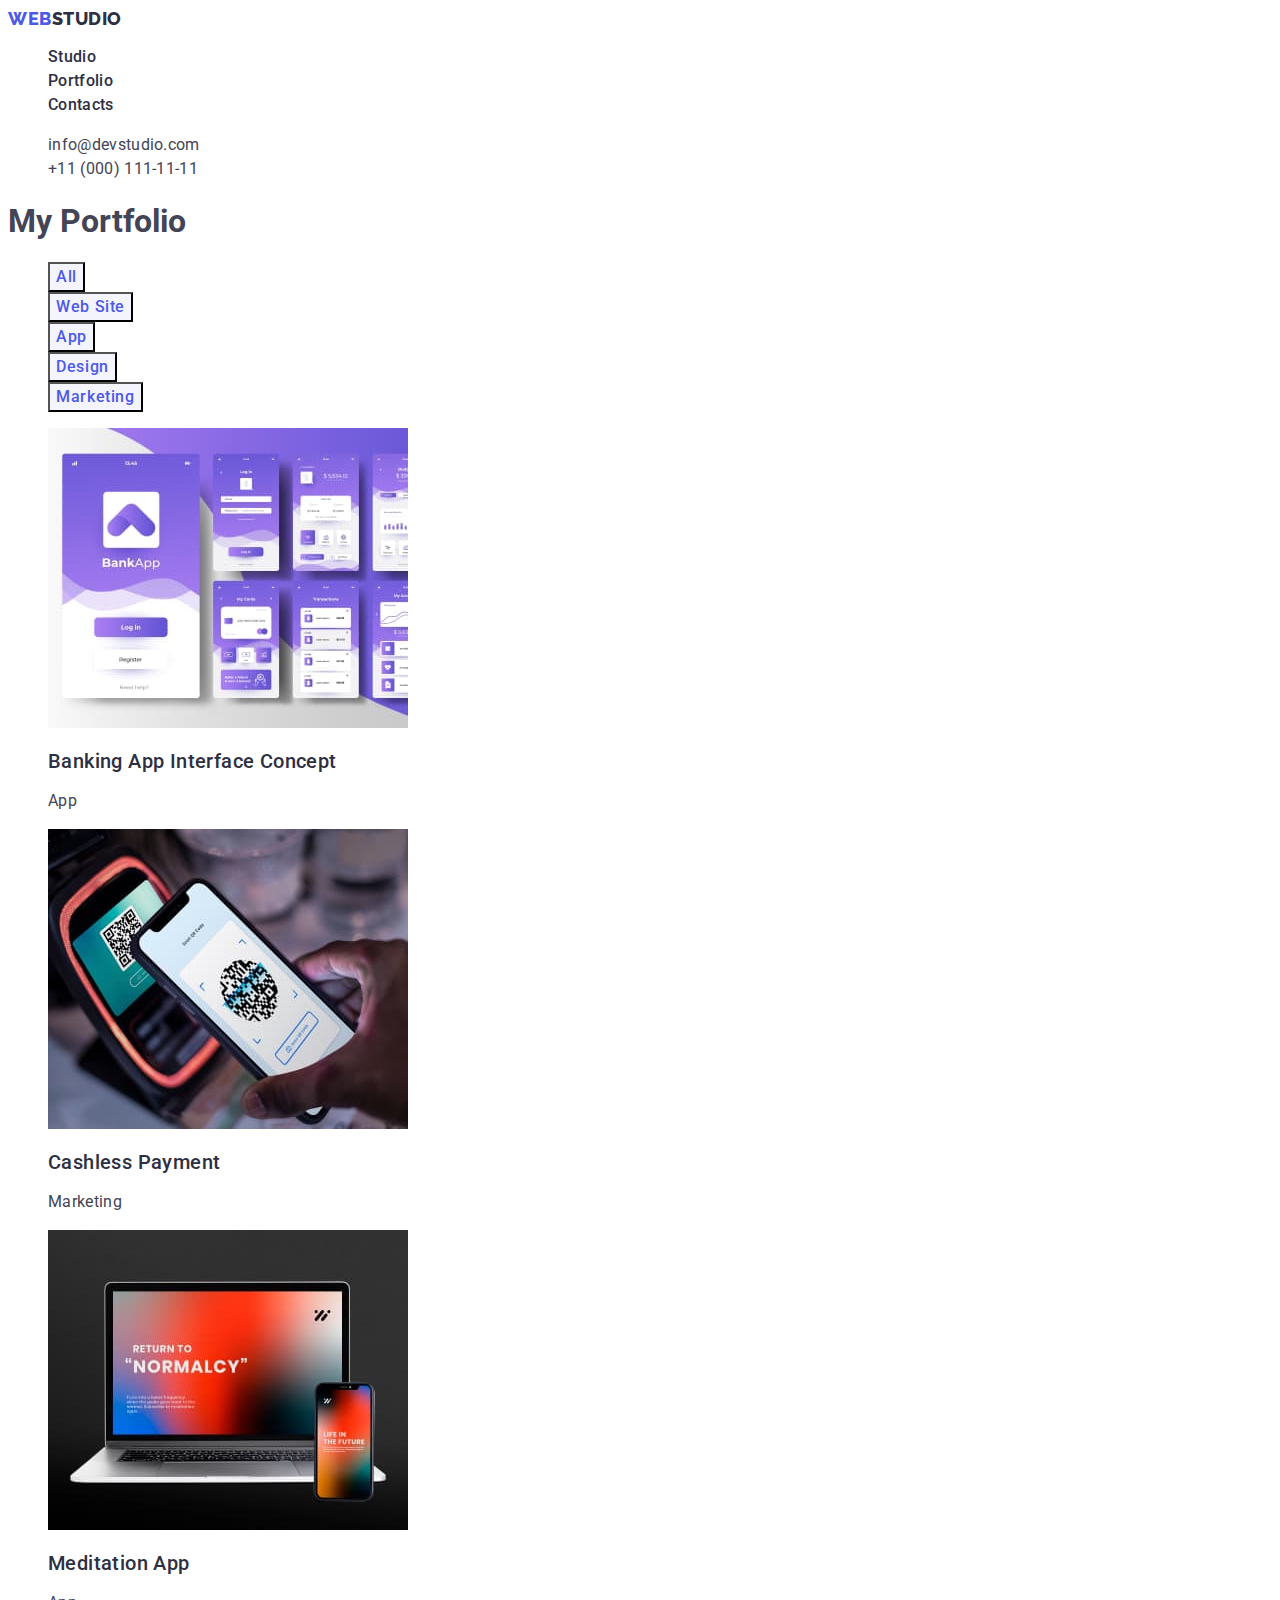
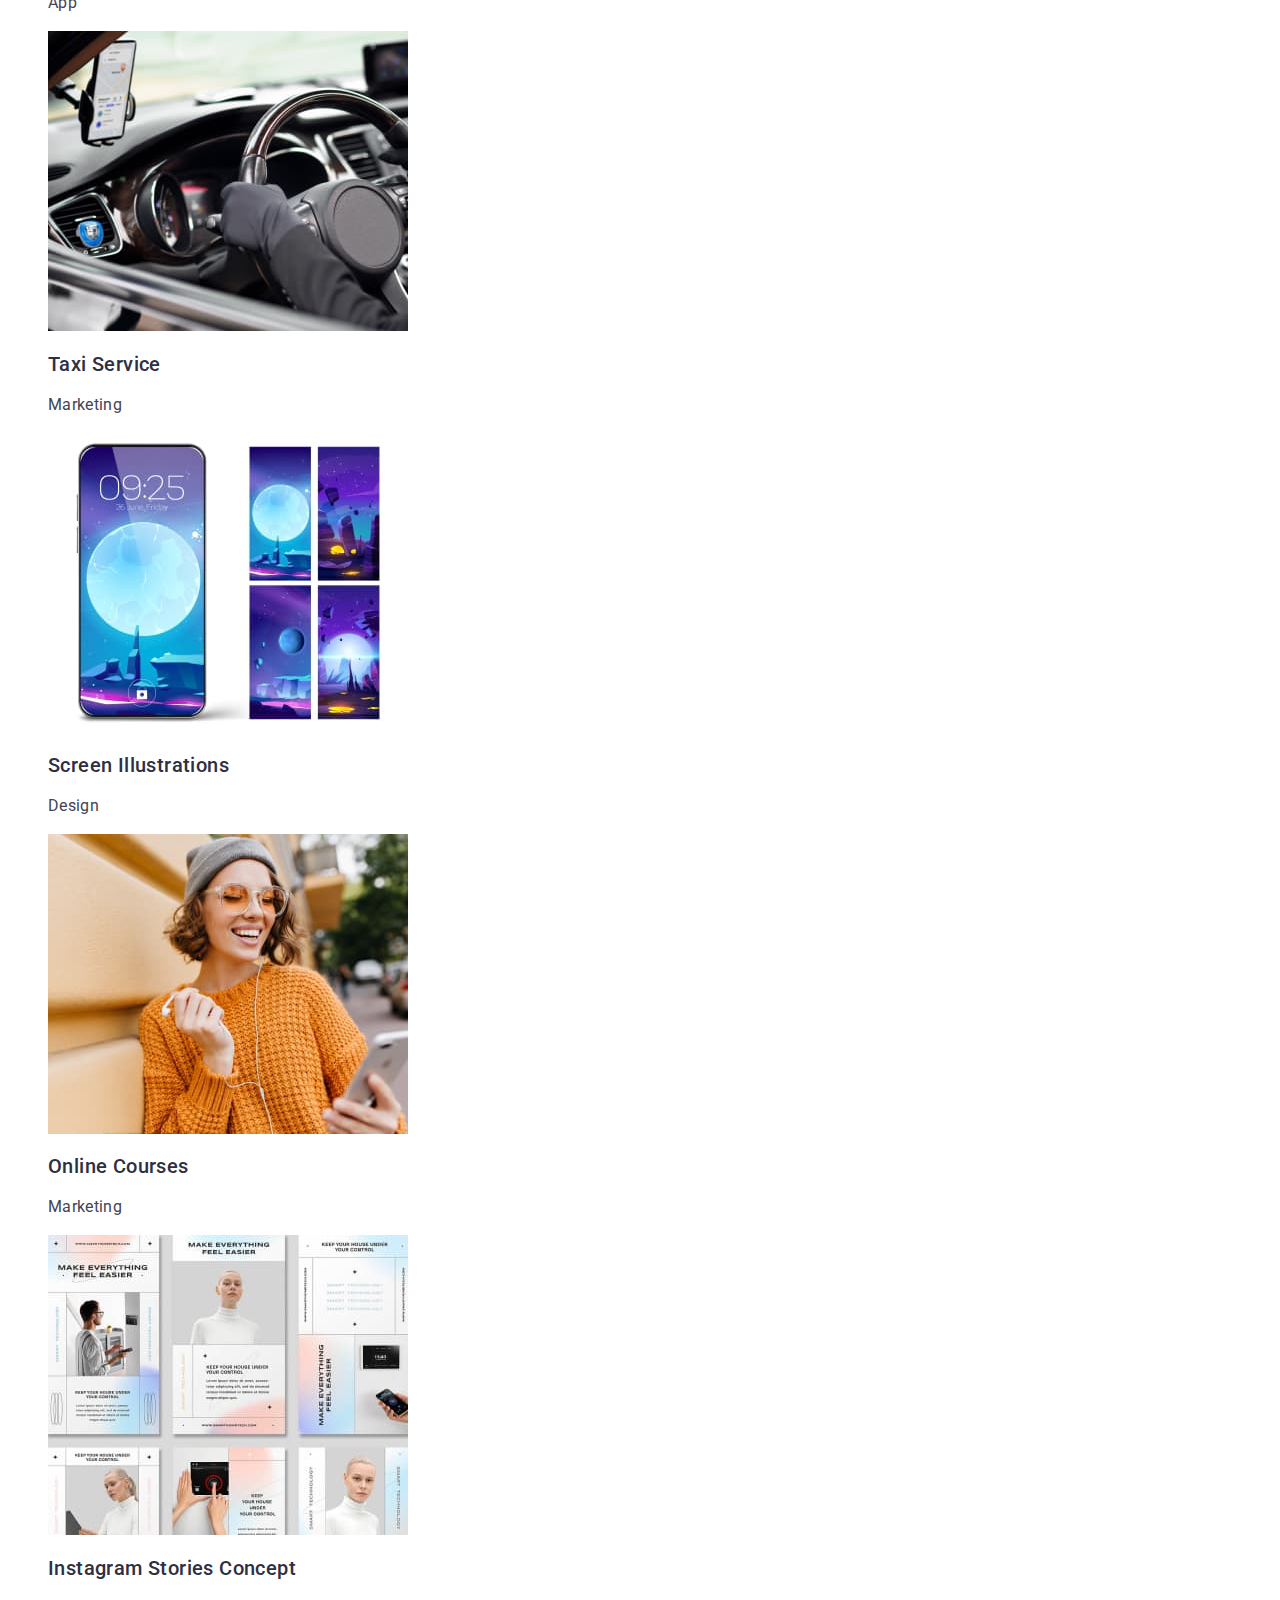
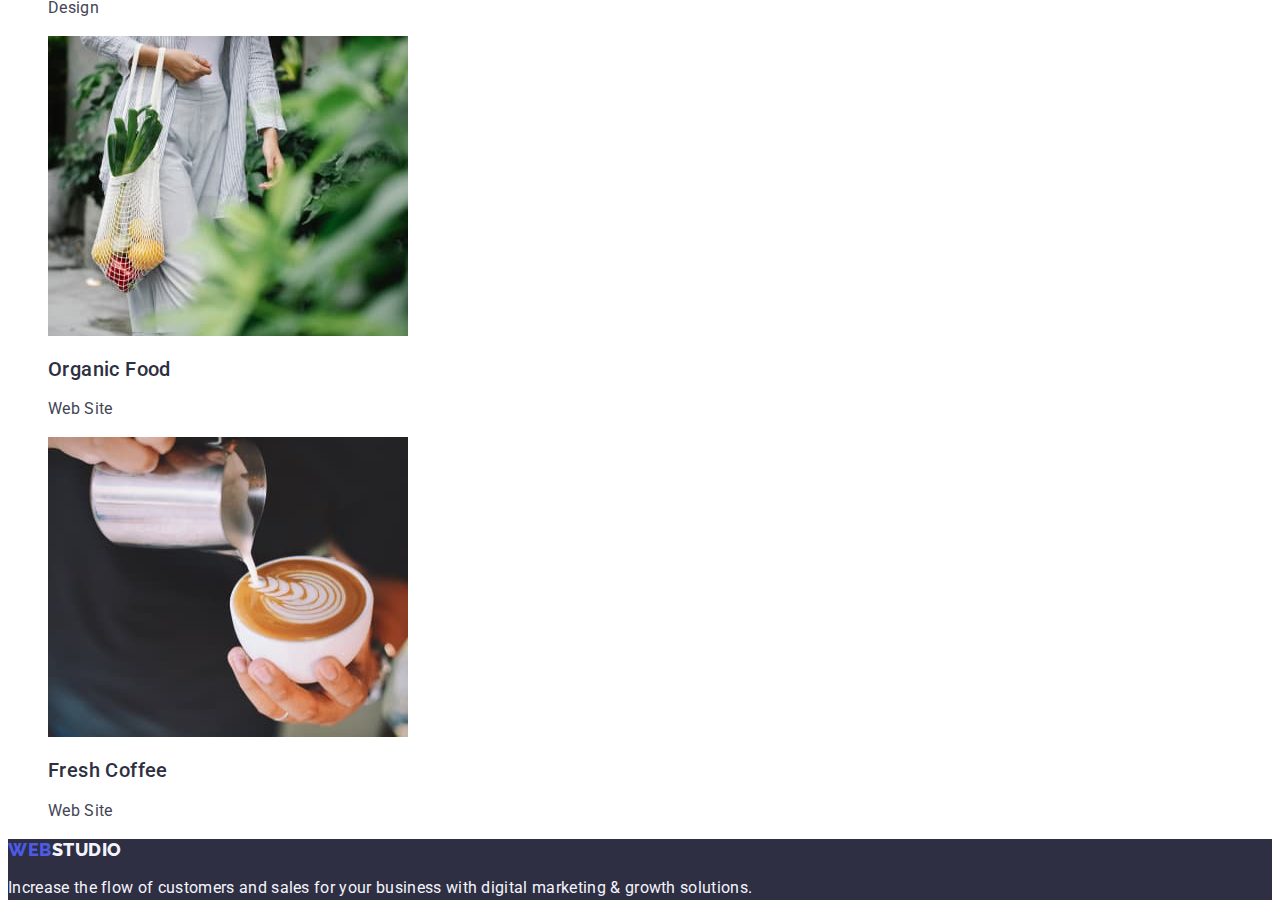
==== portfolio.html @ 946b2ee0 "clone work 2" ====
<!DOCTYPE html>
<html lang="en">
  <head>
    <meta charset="UTF-8" />
    <meta http-equiv="X-UA-Compatible" content="IE=edge" />
    <meta name="viewport" content="width=device-width, initial-scale=1.0" />
    <link rel="preconnect" href="https://fonts.googleapis.com" />
    <link rel="preconnect" href="https://fonts.gstatic.com" crossorigin />
    <link
      href="https://fonts.googleapis.com/css2?family=Raleway:wght@800&family=Roboto:wght@400;500;700;900&display=swap"
      rel="stylesheet"
    />
    <title>Portfolio</title>
    <link rel="stylesheet" href="./css/styles.css" />
  </head>
  <body>
    <header class="header">
      <nav class="header-nav">
        <a class="header-logo link" href="./index.html"
          >Web<span class="logo-span">Studio</span></a
        >
        <ul class="header-menu list">
          <li class="header-menu-item">
            <a href="./index.html" class="header-menu-link link">Studio</a>
          </li>
          <li class="header-menu-item">
            <a href="./portfolio.html" class="header-menu-link link"
              >Portfolio</a
            >
          </li>
          <li class="header-menu-item">
            <a href="" class="header-menu-link link">Contacts</a>
          </li>
        </ul>
      </nav>
      <address class="header-contacts">
        <ul class="header-contacts-menu list">
          <li class="header-contacts-item">
            <a
              href="mailto:info@devstudio.com"
              class="header-contacts-link link"
              >info@devstudio.com</a
            >
          </li>
          <li class="header-contacts-item">
            <a href="tel:+110001111111" class="header-contacts-link link"
              >+11 (000) 111-11-11</a
            >
          </li>
        </ul>
      </address>
    </header>
    <main>
      <section class="examples">
        <h1 class="examples-title">My Portfolio</h1>
        <ul class="btn-list list">
          <li class="btn-item">
            <button type="button" class="portfolio-btn btn">All</button>
          </li>
          <li class="btn-item">
            <button type="button" class="portfolio-btn btn">Web Site</button>
          </li>
          <li class="btn-item">
            <button type="button" class="portfolio-btn btn">App</button>
          </li>
          <li class="btn-item">
            <button type="button" class="portfolio-btn btn">Design</button>
          </li>
          <li class="btn-item">
            <button type="button" class="portfolio-btn btn">Marketing</button>
          </li>
        </ul>
        <ul class="examples-list list">
          <li class="examples-item">
            <a href="" class="examples-links link"
              ><img
                src="./images/portfolio_img_1.jpg"
                alt="bank ui photo"
                width="360"
                height="300"
              />
              <h2 class="examples-subtitle subtitle">
                Banking App Interface Concept
              </h2>
              <p class="examples-text text">App</p></a
            >
          </li>
          <li class="examples-item">
            <a href="" class="examples-links link"
              ><img
                src="./images/portfolio_img_2.jpg"
                alt="payment photo"
                width="360"
                height="300"
              />
              <h2 class="examples-subtitle subtitle">Cashless Payment</h2>
              <p class="examples-text text">Marketing</p></a
            >
          </li>
          <li class="examples-item">
            <a href="" class="examples-links link"
              ><img
                src="./images/portfolio_img_3.jpg"
                alt="meditation app photo"
                width="360"
                height="300"
              />
              <h2 class="examples-subtitle subtitle">Meditation App</h2>
              <p class="examples-text text">App</p></a
            >
          </li>
          <li class="examples-item">
            <a href="" class="examples-links link"
              ><img
                src="./images/portfolio_img_4.jpg"
                alt="steering wheel photo"
                width="360"
                height="300"
              />
              <h2 class="examples-subtitle subtitle">Taxi Service</h2>
              <p class="examples-text text">Marketing</p></a
            >
          </li>
          <li class="examples-item">
            <a href="" class="examples-links link"
              ><img
                src="./images/portfolio_img_5.jpg"
                alt="mobile illustration photo"
                width="360"
                height="300"
              />
              <h2 class="examples-subtitle subtitle">Screen Illustrations</h2>
              <p class="examples-text text">Design</p></a
            >
          </li>
          <li class="examples-item">
            <a href="" class="examples-links link"
              ><img
                src="./images/portfolio_img_6.jpg"
                alt="photo of a smiling woman"
                width="360"
                height="300"
              />
              <h2 class="examples-subtitle subtitle">Online Courses</h2>
              <p class="examples-text text">Marketing</p></a
            >
          </li>
          <li class="examples-item">
            <a href="" class="examples-links link"
              ><img
                src="./images/portfolio_img_7.jpg"
                alt="instagram stories screenshots"
                width="360"
                height="300"
              />
              <h2 class="examples-subtitle subtitle">
                Instagram Stories Concept
              </h2>
              <p class="examples-text text">Design</p></a
            >
          </li>
          <li class="examples-item">
            <a href="" class="examples-links link"
              ><img
                src="./images/portfolio_img_8.jpg"
                alt="food photo"
                width="360"
                height="300"
              />
              <h2 class="examples-subtitle subtitle">Organic Food</h2>
              <p class="examples-text text">Web Site</p></a
            >
          </li>
          <li class="examples-item">
            <a href="" class="examples-links link"
              ><img
                src="./images/portfolio_img_9.jpg"
                alt="coffee photo"
                width="360"
                height="300"
              />
              <h2 class="examples-subtitle subtitle">Fresh Coffee</h2>
              <p class="examples-text text">Web Site</p></a
            >
          </li>
        </ul>
      </section>
    </main>
    <footer class="footer">
      <a href="./index.html" class="footer-logo link"
        >Web<span class="logo-span-footer">Studio</span></a
      >
      <p class="footer-text text">
        Increase the flow of customers and sales for your business with digital
        marketing & growth solutions.
      </p>
    </footer>
  </body>
</html>
---- css/styles.css ----
:root {
  --main-color: #434455;
  --highest-color: #2e2f42;
  --second-color: #ffffff;
  --logo-color: #4d5ae5;
  --effect-main-color: #f4f4fd;
  --effect-second-color: #404bbf;
  --main-font: "Roboto", sans-serif;
}

body {
  font-family: var(--main-font);
  color: var(--main-color);
  background-color: var(--second-color);
}

.list {
  list-style-type: none;
}

.link {
  text-decoration: none;
}

.title {
  font-weight: 700;
  font-size: 36px;
  line-height: 1.11;
  text-align: center;
  letter-spacing: 0.02em;
  text-transform: capitalize;
}

.subtitle {
  font-weight: 500;
  font-size: 20px;
  line-height: 1.2;
  letter-spacing: 0.02em;
}

.text {
  font-size: 16px;
  line-height: 1.5;
  letter-spacing: 0.02em;
  color: var(--main-color);
}

.header-logo {
  font-family: "Raleway", sans-serif;
  font-weight: 800;
  font-size: 18px;
  line-height: 1.17;
  letter-spacing: 0.03em;
  text-transform: uppercase;
  color: var(--logo-color);
}

.logo-span {
  color: var(--highest-color);
}

.header-contacts {
  font-style: normal;
}

.header-menu-link {
  font-weight: 500;
  font-size: 16px;
  line-height: 1.5;
  letter-spacing: 0.02em;
  color: var(--highest-color);
}

.header-contacts-link {
  font-size: 16px;
  line-height: 1.5;
  letter-spacing: 0.02em;
  color: var(--main-color);
}

.header-menu-link:hover,
.header-menu-link:focus,
.header-contacts-link:hover,
.header-contacts-link:focus {
  color: var(--effect-second-color);
}

.banner {
  background: var(--highest-color);
}

.banner-caption {
  font-weight: 700;
  font-size: 56px;
  line-height: 1.07;
  text-align: center;
  letter-spacing: 0.02em;
  color: var(--second-color);
}

.banner-btn {
  font-family: var(--main-font);
  font-weight: 500;
  font-size: 16px;
  line-height: 1.5;
  letter-spacing: 0.04em;
  color: var(--second-color);
  background: var(--logo-color);
}

.benefits-subtitle,
.about-us-subtitle,
.activities-title,
.about-us-title,
.examples-subtitle {
  color: var(--highest-color);
}

.about-us {
  background: var(--effect-main-color);
}

.about-us-text {
  text-align: center;
}

.about-us-item {
  background-color: var(--second-color);
}

.footer {
  background: var(--highest-color);
}

.footer-logo {
  font-family: "Raleway", sans-serif;
  font-weight: 800;
  font-size: 18px;
  line-height: 1.17;
  letter-spacing: 0.03em;
  text-transform: uppercase;
  color: var(--logo-color);
}

.footer-text,
.logo-span-footer {
  color: var(--effect-main-color);
}

.portfolio-btn {
  font-family: var(--main-font);
  font-weight: 500;
  font-size: 16px;
  line-height: 1.5;
  text-align: center;
  letter-spacing: 0.04em;
  color: var(--logo-color);
  background: var(--effect-main-color);
}

.btn:hover,
.btn:focus {
  cursor: pointer;
  color: var(--second-color);
  background: var(--effect-second-color);
}
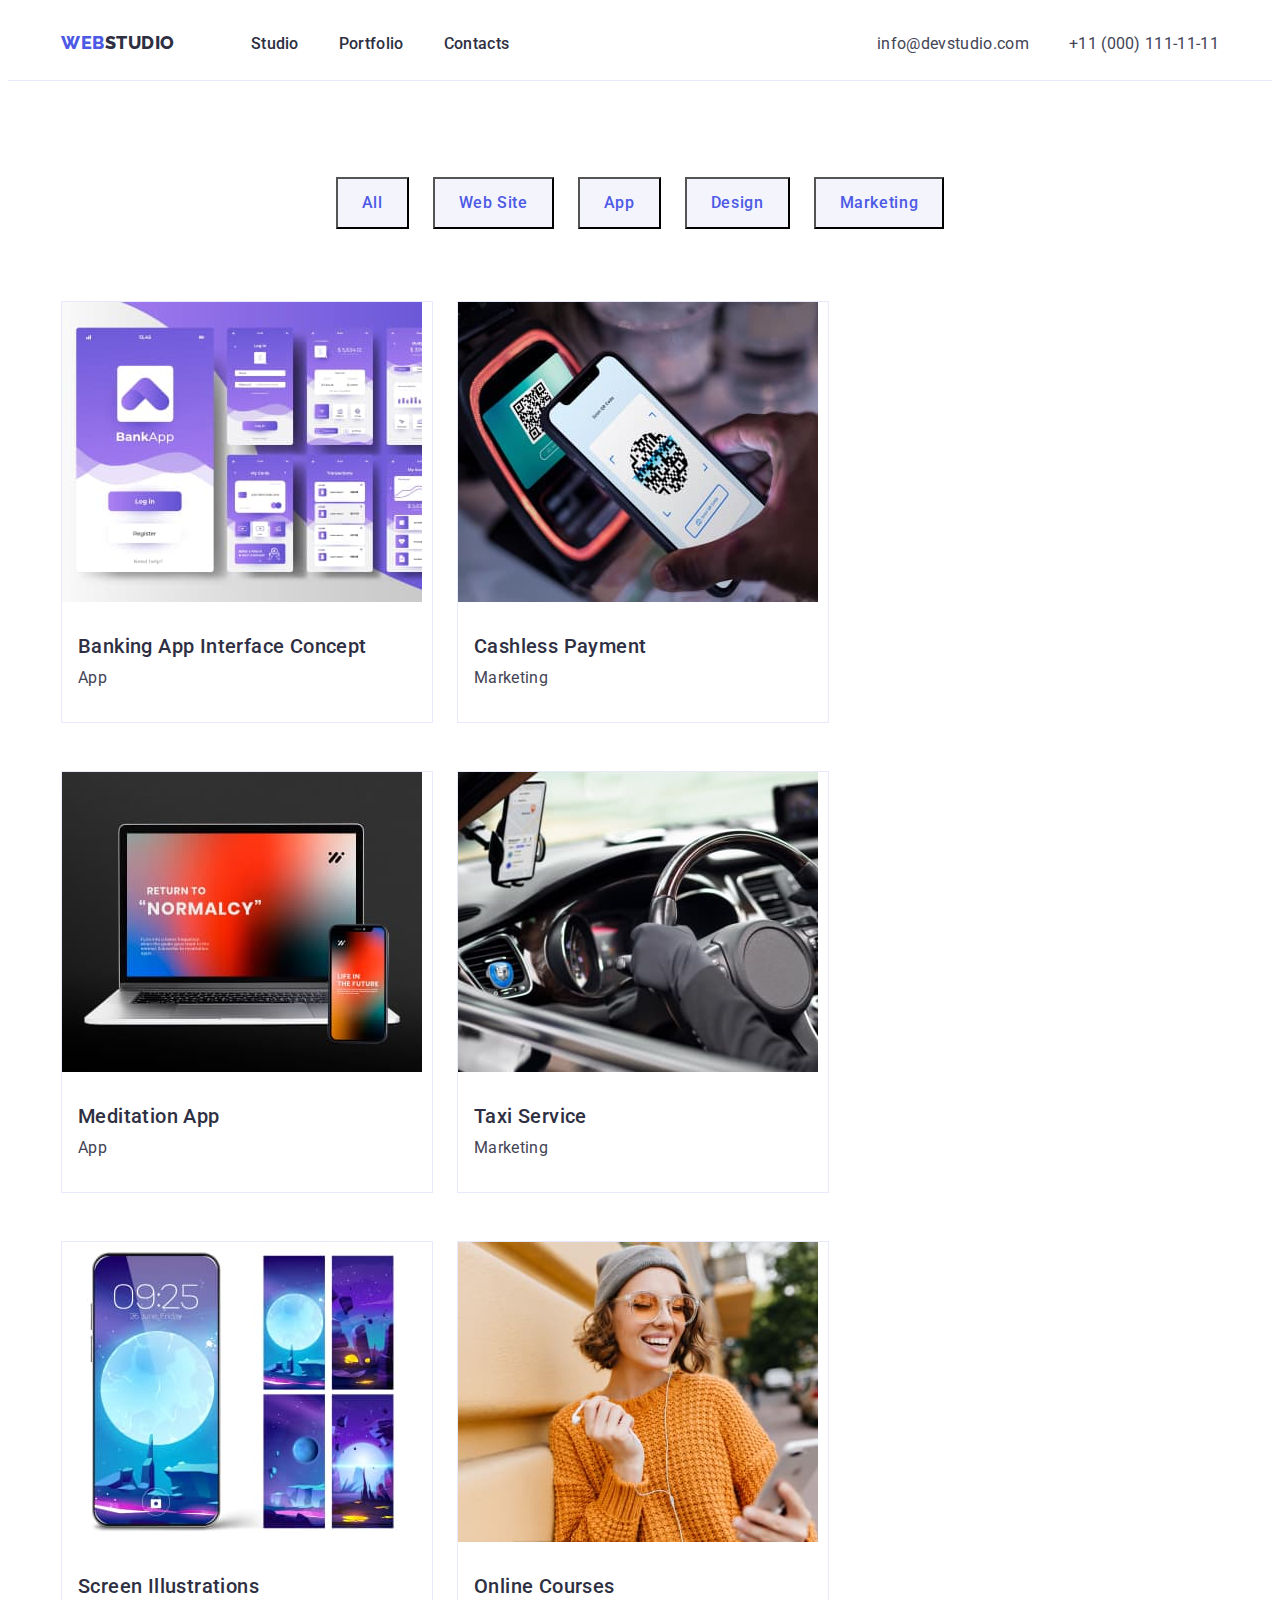
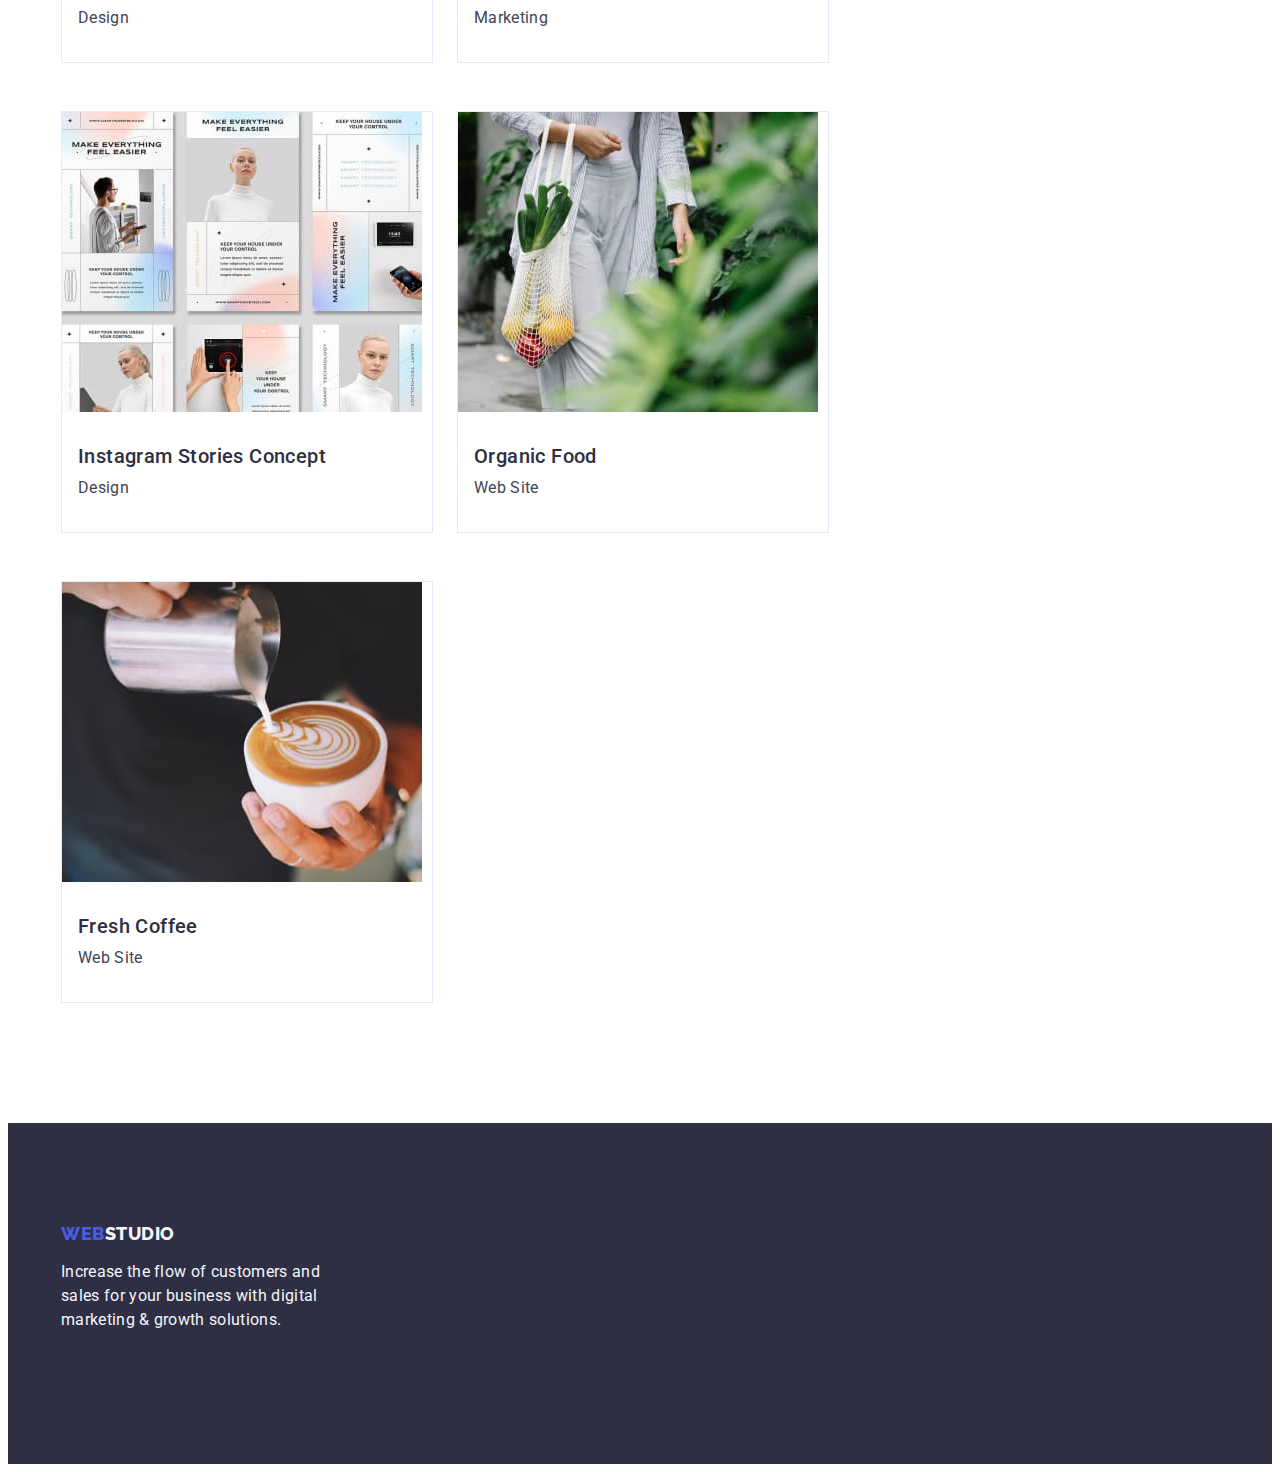
==== commit 7e4b989f: "add homework3" ====
--- a/portfolio.html
+++ b/portfolio.html
@@ -11,189 +11,205 @@
       rel="stylesheet"
     />
     <title>Portfolio</title>
+    <link
+      rel="stylesheet"
+      href="https://cdnjs.cloudflare.com/ajax/libs/modern-normalize/2.0.0/modern-normalize.min.css"
+      integrity="sha512-4xo8blKMVCiXpTaLzQSLSw3KFOVPWhm/TRtuPVc4WG6kUgjH6J03IBuG7JZPkcWMxJ5huwaBpOpnwYElP/m6wg=="
+      crossorigin="anonymous"
+      referrerpolicy="no-referrer"
+    />
     <link rel="stylesheet" href="./css/styles.css" />
   </head>
   <body>
     <header class="header">
-      <nav class="header-nav">
-        <a class="header-logo link" href="./index.html"
-          >Web<span class="logo-span">Studio</span></a
-        >
-        <ul class="header-menu list">
-          <li class="header-menu-item">
-            <a href="./index.html" class="header-menu-link link">Studio</a>
-          </li>
-          <li class="header-menu-item">
-            <a href="./portfolio.html" class="header-menu-link link"
-              >Portfolio</a
-            >
-          </li>
-          <li class="header-menu-item">
-            <a href="" class="header-menu-link link">Contacts</a>
-          </li>
-        </ul>
-      </nav>
-      <address class="header-contacts">
-        <ul class="header-contacts-menu list">
-          <li class="header-contacts-item">
-            <a
-              href="mailto:info@devstudio.com"
-              class="header-contacts-link link"
-              >info@devstudio.com</a
-            >
-          </li>
-          <li class="header-contacts-item">
-            <a href="tel:+110001111111" class="header-contacts-link link"
-              >+11 (000) 111-11-11</a
-            >
-          </li>
-        </ul>
-      </address>
+      <div class="container header-container">
+        <nav class="header-nav">
+          <a class="header-logo link" href="./index.html"
+            >Web<span class="logo-span">Studio</span></a
+          >
+          <ul class="header-menu list">
+            <li class="header-menu-item">
+              <a href="./index.html" class="header-menu-link link">Studio</a>
+            </li>
+            <li class="header-menu-item">
+              <a href="./portfolio.html" class="header-menu-link link"
+                >Portfolio</a
+              >
+            </li>
+            <li class="header-menu-item">
+              <a href="" class="header-menu-link link">Contacts</a>
+            </li>
+          </ul>
+        </nav>
+
+        <address class="header-contacts">
+          <ul class="header-contacts-menu list">
+            <li class="header-contacts-item">
+              <a
+                href="mailto:info@devstudio.com"
+                class="header-contacts-link link"
+                >info@devstudio.com</a
+              >
+            </li>
+            <li class="header-contacts-item">
+              <a href="tel:+110001111111" class="header-contacts-link link"
+                >+11 (000) 111-11-11</a
+              >
+            </li>
+          </ul>
+        </address>
+      </div>
     </header>
+
     <main>
       <section class="examples">
-        <h1 class="examples-title">My Portfolio</h1>
-        <ul class="btn-list list">
-          <li class="btn-item">
-            <button type="button" class="portfolio-btn btn">All</button>
-          </li>
-          <li class="btn-item">
-            <button type="button" class="portfolio-btn btn">Web Site</button>
-          </li>
-          <li class="btn-item">
-            <button type="button" class="portfolio-btn btn">App</button>
-          </li>
-          <li class="btn-item">
-            <button type="button" class="portfolio-btn btn">Design</button>
-          </li>
-          <li class="btn-item">
-            <button type="button" class="portfolio-btn btn">Marketing</button>
-          </li>
-        </ul>
-        <ul class="examples-list list">
-          <li class="examples-item">
-            <a href="" class="examples-links link"
-              ><img
-                src="./images/portfolio_img_1.jpg"
-                alt="bank ui photo"
-                width="360"
-                height="300"
-              />
-              <h2 class="examples-subtitle subtitle">
-                Banking App Interface Concept
-              </h2>
-              <p class="examples-text text">App</p></a
-            >
-          </li>
-          <li class="examples-item">
-            <a href="" class="examples-links link"
-              ><img
-                src="./images/portfolio_img_2.jpg"
-                alt="payment photo"
-                width="360"
-                height="300"
-              />
-              <h2 class="examples-subtitle subtitle">Cashless Payment</h2>
-              <p class="examples-text text">Marketing</p></a
-            >
-          </li>
-          <li class="examples-item">
-            <a href="" class="examples-links link"
-              ><img
-                src="./images/portfolio_img_3.jpg"
-                alt="meditation app photo"
-                width="360"
-                height="300"
-              />
-              <h2 class="examples-subtitle subtitle">Meditation App</h2>
-              <p class="examples-text text">App</p></a
-            >
-          </li>
-          <li class="examples-item">
-            <a href="" class="examples-links link"
-              ><img
-                src="./images/portfolio_img_4.jpg"
-                alt="steering wheel photo"
-                width="360"
-                height="300"
-              />
-              <h2 class="examples-subtitle subtitle">Taxi Service</h2>
-              <p class="examples-text text">Marketing</p></a
-            >
-          </li>
-          <li class="examples-item">
-            <a href="" class="examples-links link"
-              ><img
-                src="./images/portfolio_img_5.jpg"
-                alt="mobile illustration photo"
-                width="360"
-                height="300"
-              />
-              <h2 class="examples-subtitle subtitle">Screen Illustrations</h2>
-              <p class="examples-text text">Design</p></a
-            >
-          </li>
-          <li class="examples-item">
-            <a href="" class="examples-links link"
-              ><img
-                src="./images/portfolio_img_6.jpg"
-                alt="photo of a smiling woman"
-                width="360"
-                height="300"
-              />
-              <h2 class="examples-subtitle subtitle">Online Courses</h2>
-              <p class="examples-text text">Marketing</p></a
-            >
-          </li>
-          <li class="examples-item">
-            <a href="" class="examples-links link"
-              ><img
-                src="./images/portfolio_img_7.jpg"
-                alt="instagram stories screenshots"
-                width="360"
-                height="300"
-              />
-              <h2 class="examples-subtitle subtitle">
-                Instagram Stories Concept
-              </h2>
-              <p class="examples-text text">Design</p></a
-            >
-          </li>
-          <li class="examples-item">
-            <a href="" class="examples-links link"
-              ><img
-                src="./images/portfolio_img_8.jpg"
-                alt="food photo"
-                width="360"
-                height="300"
-              />
-              <h2 class="examples-subtitle subtitle">Organic Food</h2>
-              <p class="examples-text text">Web Site</p></a
-            >
-          </li>
-          <li class="examples-item">
-            <a href="" class="examples-links link"
-              ><img
-                src="./images/portfolio_img_9.jpg"
-                alt="coffee photo"
-                width="360"
-                height="300"
-              />
-              <h2 class="examples-subtitle subtitle">Fresh Coffee</h2>
-              <p class="examples-text text">Web Site</p></a
-            >
-          </li>
-        </ul>
+        <div class="container examples-container">
+          <h1 class="examples-title visually-hidden">My Portfolio</h1>
+          <ul class="btn-list list">
+            <li class="btn-item">
+              <button type="button" class="portfolio-btn btn">All</button>
+            </li>
+            <li class="btn-item">
+              <button type="button" class="portfolio-btn btn">Web Site</button>
+            </li>
+            <li class="btn-item">
+              <button type="button" class="portfolio-btn btn">App</button>
+            </li>
+            <li class="btn-item">
+              <button type="button" class="portfolio-btn btn">Design</button>
+            </li>
+            <li class="btn-item">
+              <button type="button" class="portfolio-btn btn">Marketing</button>
+            </li>
+          </ul>
+          <ul class="examples-list list">
+            <li class="examples-item">
+              <a href="" class="examples-links link"
+                ><img
+                  src="./images/portfolio_img_1.jpg"
+                  alt="bank ui photo"
+                  width="360"
+                  height="300"
+                />
+                <h2 class="examples-subtitle subtitle">
+                  Banking App Interface Concept
+                </h2>
+                <p class="examples-text text">App</p></a
+              >
+            </li>
+            <li class="examples-item">
+              <a href="" class="examples-links link"
+                ><img
+                  src="./images/portfolio_img_2.jpg"
+                  alt="payment photo"
+                  width="360"
+                  height="300"
+                />
+                <h2 class="examples-subtitle subtitle">Cashless Payment</h2>
+                <p class="examples-text text">Marketing</p></a
+              >
+            </li>
+            <li class="examples-item">
+              <a href="" class="examples-links link"
+                ><img
+                  src="./images/portfolio_img_3.jpg"
+                  alt="meditation app photo"
+                  width="360"
+                  height="300"
+                />
+                <h2 class="examples-subtitle subtitle">Meditation App</h2>
+                <p class="examples-text text">App</p></a
+              >
+            </li>
+            <li class="examples-item">
+              <a href="" class="examples-links link"
+                ><img
+                  src="./images/portfolio_img_4.jpg"
+                  alt="steering wheel photo"
+                  width="360"
+                  height="300"
+                />
+                <h2 class="examples-subtitle subtitle">Taxi Service</h2>
+                <p class="examples-text text">Marketing</p></a
+              >
+            </li>
+            <li class="examples-item">
+              <a href="" class="examples-links link"
+                ><img
+                  src="./images/portfolio_img_5.jpg"
+                  alt="mobile illustration photo"
+                  width="360"
+                  height="300"
+                />
+                <h2 class="examples-subtitle subtitle">Screen Illustrations</h2>
+                <p class="examples-text text">Design</p></a
+              >
+            </li>
+            <li class="examples-item">
+              <a href="" class="examples-links link"
+                ><img
+                  src="./images/portfolio_img_6.jpg"
+                  alt="photo of a smiling woman"
+                  width="360"
+                  height="300"
+                />
+                <h2 class="examples-subtitle subtitle">Online Courses</h2>
+                <p class="examples-text text">Marketing</p></a
+              >
+            </li>
+            <li class="examples-item">
+              <a href="" class="examples-links link"
+                ><img
+                  src="./images/portfolio_img_7.jpg"
+                  alt="instagram stories screenshots"
+                  width="360"
+                  height="300"
+                />
+                <h2 class="examples-subtitle subtitle">
+                  Instagram Stories Concept
+                </h2>
+                <p class="examples-text text">Design</p></a
+              >
+            </li>
+            <li class="examples-item">
+              <a href="" class="examples-links link"
+                ><img
+                  src="./images/portfolio_img_8.jpg"
+                  alt="food photo"
+                  width="360"
+                  height="300"
+                />
+                <h2 class="examples-subtitle subtitle">Organic Food</h2>
+                <p class="examples-text text">Web Site</p></a
+              >
+            </li>
+            <li class="examples-item">
+              <a href="" class="examples-links link"
+                ><img
+                  src="./images/portfolio_img_9.jpg"
+                  alt="coffee photo"
+                  width="360"
+                  height="300"
+                />
+                <h2 class="examples-subtitle subtitle">Fresh Coffee</h2>
+                <p class="examples-text text">Web Site</p></a
+              >
+            </li>
+          </ul>
+        </div>
       </section>
     </main>
+
     <footer class="footer">
-      <a href="./index.html" class="footer-logo link"
-        >Web<span class="logo-span-footer">Studio</span></a
-      >
-      <p class="footer-text text">
-        Increase the flow of customers and sales for your business with digital
-        marketing & growth solutions.
-      </p>
+      <div class="container footer-container">
+        <a href="./index.html" class="footer-logo link"
+          >Web<span class="logo-span-footer">Studio</span></a
+        >
+        <p class="footer-text text">
+          Increase the flow of customers and sales for your business with
+          digital marketing & growth solutions.
+        </p>
+      </div>
     </footer>
   </body>
 </html>
--- a/css/styles.css
+++ b/css/styles.css
@@ -5,6 +5,7 @@
   --logo-color: #4d5ae5;
   --effect-main-color: #f4f4fd;
   --effect-second-color: #404bbf;
+  --main-border-color: #e7e9fc;
   --main-font: "Roboto", sans-serif;
 }
 
@@ -12,6 +13,39 @@
   font-family: var(--main-font);
   color: var(--main-color);
   background-color: var(--second-color);
+}
+
+p,
+h1,
+h2,
+h3,
+h4,
+h5,
+h6 {
+  margin-top: 0;
+  margin-bottom: 0;
+}
+
+ul {
+  margin-top: 0;
+  margin-bottom: 0;
+  padding-left: 0;
+}
+
+img {
+  display: block;
+}
+
+.container {
+  width: 100%;
+  max-width: 1158px;
+  margin: 0 auto;
+  padding-left: 15px;
+  padding-right: 15px;
+}
+
+.section {
+  padding-top: 120px;
 }
 
 .list {
@@ -36,6 +70,8 @@
   font-size: 20px;
   line-height: 1.2;
   letter-spacing: 0.02em;
+  margin-bottom: 8px;
+  margin-top: 32px;
 }
 
 .text {
@@ -43,6 +79,35 @@
   line-height: 1.5;
   letter-spacing: 0.02em;
   color: var(--main-color);
+  margin-bottom: 32px;
+}
+
+.visually-hidden {
+  position: absolute;
+  width: 1px;
+  height: 1px;
+  margin: -1px;
+  border: 0;
+  padding: 0;
+  white-space: nowrap;
+  clip-path: inset(100%);
+  clip: rect(0 0 0 0);
+  overflow: hidden;
+}
+
+.header {
+  padding-top: 24px;
+  padding-bottom: 24px;
+  border-bottom: 1px solid var(--main-border-color);
+}
+
+.header-nav {
+  display: flex;
+}
+
+.header-container {
+  display: flex;
+  justify-content: space-between;
 }
 
 .header-logo {
@@ -53,6 +118,7 @@
   letter-spacing: 0.03em;
   text-transform: uppercase;
   color: var(--logo-color);
+  margin-right: 76px;
 }
 
 .logo-span {
@@ -63,6 +129,11 @@
   font-style: normal;
 }
 
+.header-menu {
+  display: flex;
+  gap: 40px;
+}
+
 .header-menu-link {
   font-weight: 500;
   font-size: 16px;
@@ -76,6 +147,11 @@
   line-height: 1.5;
   letter-spacing: 0.02em;
   color: var(--main-color);
+}
+
+.header-contacts-menu {
+  display: flex;
+  gap: 40px;
 }
 
 .header-menu-link:hover,
@@ -89,6 +165,16 @@
   background: var(--highest-color);
 }
 
+.banner-container {
+  padding-top: 68px;
+  padding-bottom: 188px;
+  display: flex;
+  margin: 0 auto;
+  align-items: center;
+  flex-direction: column;
+  gap: 48px;
+}
+
 .banner-caption {
   font-weight: 700;
   font-size: 56px;
@@ -96,6 +182,7 @@
   text-align: center;
   letter-spacing: 0.02em;
   color: var(--second-color);
+  max-width: 496px;
 }
 
 .banner-btn {
@@ -106,6 +193,17 @@
   letter-spacing: 0.04em;
   color: var(--second-color);
   background: var(--logo-color);
+  min-width: 169px;
+  min-height: 56px;
+}
+
+.benefits-list {
+  display: flex;
+  gap: 24px;
+}
+
+.benefits-list-item {
+  width: calc((100% - 3 * 24px) / 4);
 }
 
 .benefits-subtitle,
@@ -116,8 +214,33 @@
   color: var(--highest-color);
 }
 
+.activities-container {
+  padding-bottom: 120px;
+}
+
+.activities-list {
+  display: flex;
+  gap: 24px;
+  margin-top: 72px;
+}
+
+.activities-item {
+  width: calc((100% - 2 * 24px) / 3);
+}
+
 .about-us {
+  max-width: 100%;
   background: var(--effect-main-color);
+  padding-bottom: 120px;
+}
+
+.about-us-title {
+  margin-bottom: 72px;
+}
+
+.about-us-list {
+  display: flex;
+  gap: 24px;
 }
 
 .about-us-text {
@@ -126,10 +249,69 @@
 
 .about-us-item {
   background-color: var(--second-color);
+  width: calc((100% - 3 * 24px) / 4);
+  display: flex;
+  flex-direction: column;
+  align-items: center;
+  justify-content: center;
+}
+
+.portfolio-btn {
+  font-family: var(--main-font);
+  font-weight: 500;
+  font-size: 16px;
+  line-height: 1.5;
+  text-align: center;
+  letter-spacing: 0.04em;
+  color: var(--logo-color);
+  background: var(--effect-main-color);
+  padding: 12px 24px;
+}
+
+.btn:hover,
+.btn:focus {
+  cursor: pointer;
+  color: var(--second-color);
+  background: var(--effect-second-color);
+}
+
+.btn-list {
+  display: flex;
+  gap: 24px;
+  justify-content: center;
+  padding-bottom: 72px;
+  padding-top: 96px;
+}
+
+.examples-container {
+  padding-bottom: 120px;
+}
+
+.examples-list {
+  max-width: 100%;
+  display: flex;
+  flex-wrap: wrap;
+  row-gap: 48px;
+  column-gap: 24px;
+}
+
+.examples-item {
+  width: calc((100% - 2 * 24px) / 3);
+  border: 1px solid var(--main-border-color);
+}
+
+.examples-subtitle,
+.examples-text {
+  padding-left: 16px;
 }
 
 .footer {
   background: var(--highest-color);
+}
+
+.footer-container {
+  padding-top: 100px;
+  padding-bottom: 100px;
 }
 
 .footer-logo {
@@ -142,25 +324,12 @@
   color: var(--logo-color);
 }
 
+.footer-text {
+  margin-top: 16px;
+  max-width: 264px;
+}
+
 .footer-text,
 .logo-span-footer {
   color: var(--effect-main-color);
 }
-
-.portfolio-btn {
-  font-family: var(--main-font);
-  font-weight: 500;
-  font-size: 16px;
-  line-height: 1.5;
-  text-align: center;
-  letter-spacing: 0.04em;
-  color: var(--logo-color);
-  background: var(--effect-main-color);
-}
-
-.btn:hover,
-.btn:focus {
-  cursor: pointer;
-  color: var(--second-color);
-  background: var(--effect-second-color);
-}
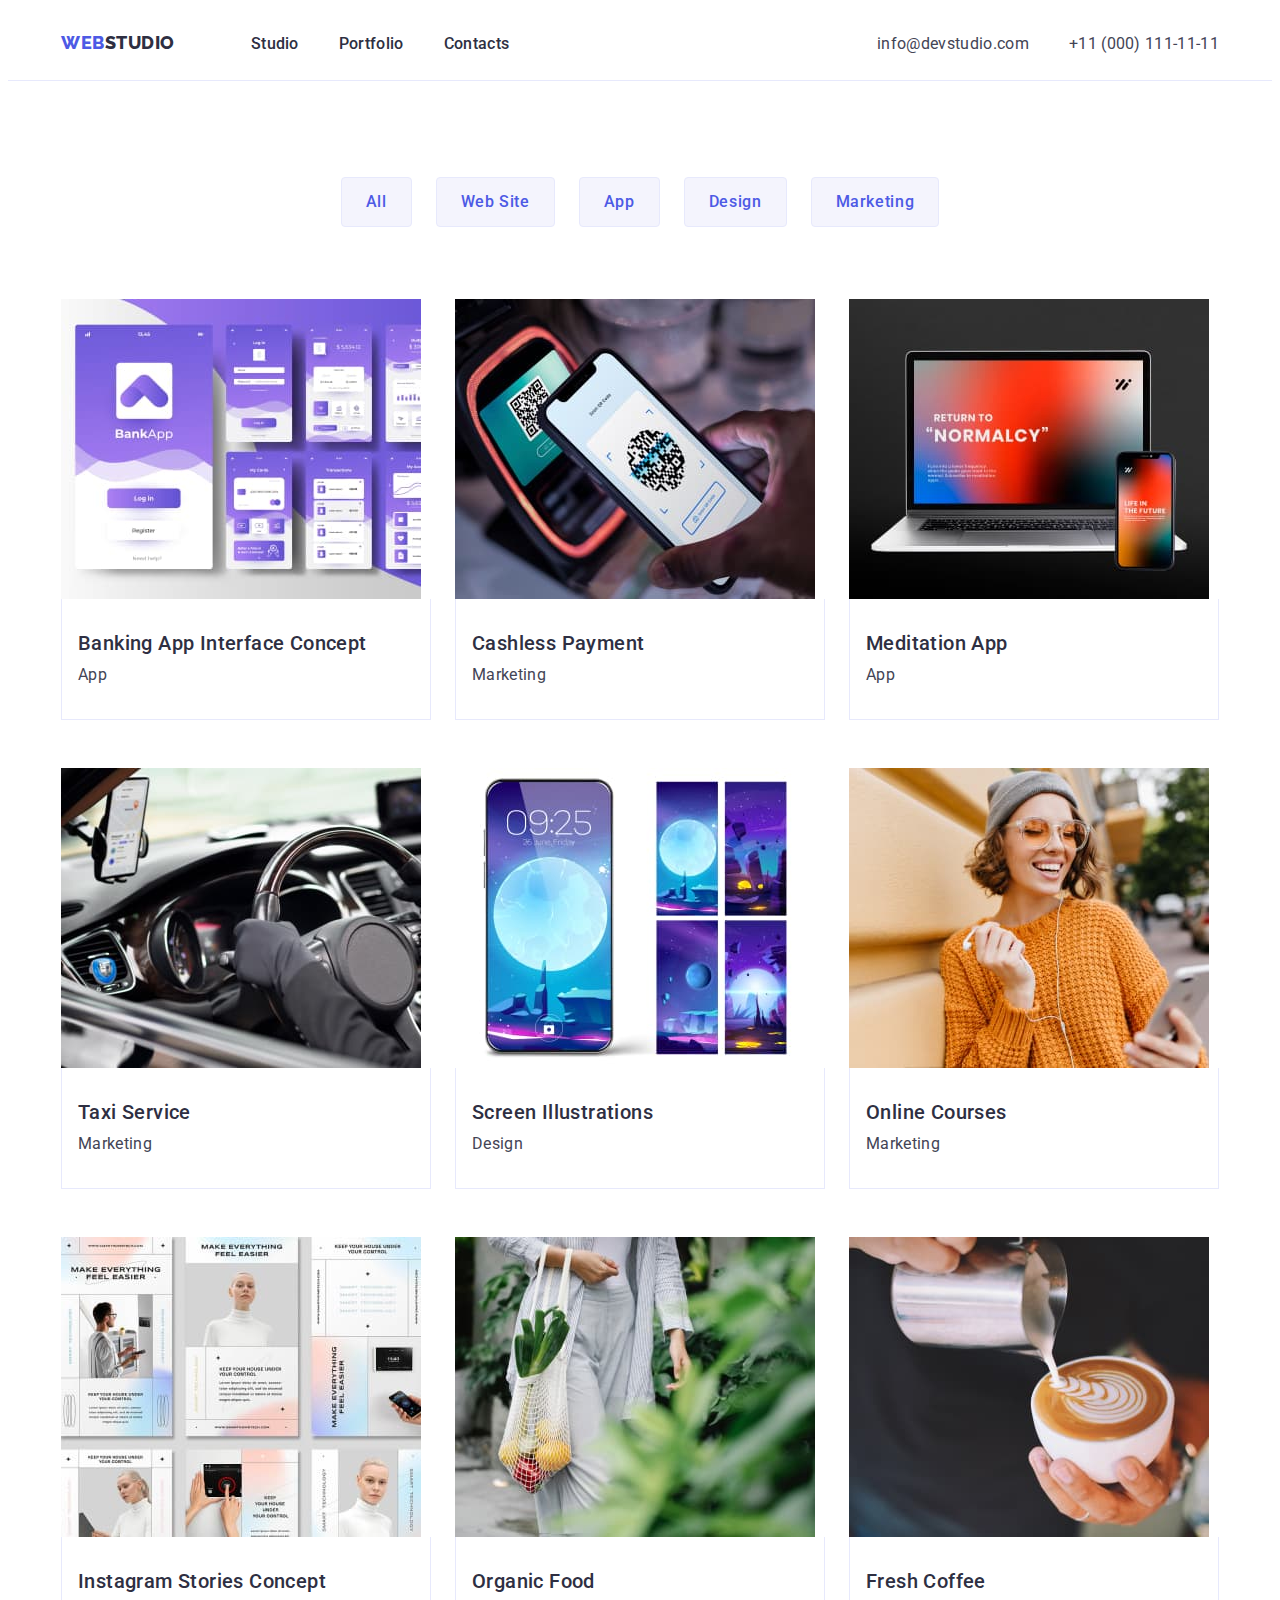
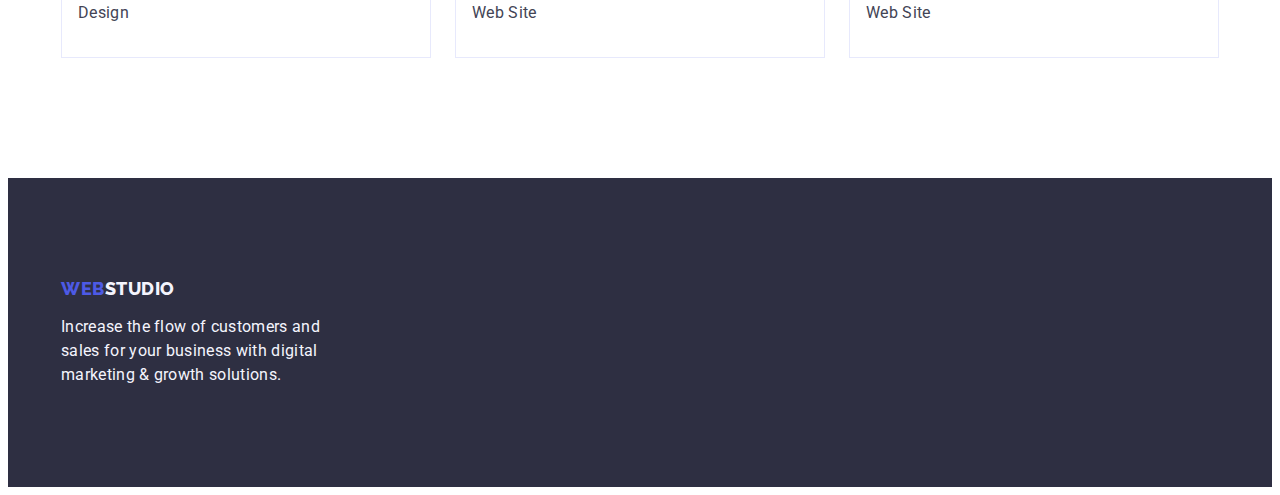
==== commit a37157b9: "styles and structure fixed" ====
--- a/portfolio.html
+++ b/portfolio.html
@@ -91,11 +91,13 @@
                   width="360"
                   height="300"
                 />
-                <h2 class="examples-subtitle subtitle">
-                  Banking App Interface Concept
-                </h2>
-                <p class="examples-text text">App</p></a
-              >
+                <div class="examples-info-container">
+                  <h2 class="examples-subtitle subtitle">
+                    Banking App Interface Concept
+                  </h2>
+                  <p class="examples-text text">App</p>
+                </div>
+              </a>
             </li>
             <li class="examples-item">
               <a href="" class="examples-links link"
@@ -105,9 +107,11 @@
                   width="360"
                   height="300"
                 />
-                <h2 class="examples-subtitle subtitle">Cashless Payment</h2>
-                <p class="examples-text text">Marketing</p></a
-              >
+                <div class="examples-info-container">
+                  <h2 class="examples-subtitle subtitle">Cashless Payment</h2>
+                  <p class="examples-text text">Marketing</p>
+                </div>
+              </a>
             </li>
             <li class="examples-item">
               <a href="" class="examples-links link"
@@ -117,9 +121,11 @@
                   width="360"
                   height="300"
                 />
-                <h2 class="examples-subtitle subtitle">Meditation App</h2>
-                <p class="examples-text text">App</p></a
-              >
+                <div class="examples-info-container">
+                  <h2 class="examples-subtitle subtitle">Meditation App</h2>
+                  <p class="examples-text text">App</p>
+                </div>
+              </a>
             </li>
             <li class="examples-item">
               <a href="" class="examples-links link"
@@ -129,9 +135,11 @@
                   width="360"
                   height="300"
                 />
-                <h2 class="examples-subtitle subtitle">Taxi Service</h2>
-                <p class="examples-text text">Marketing</p></a
-              >
+                <div class="examples-info-container">
+                  <h2 class="examples-subtitle subtitle">Taxi Service</h2>
+                  <p class="examples-text text">Marketing</p>
+                </div>
+              </a>
             </li>
             <li class="examples-item">
               <a href="" class="examples-links link"
@@ -141,9 +149,13 @@
                   width="360"
                   height="300"
                 />
-                <h2 class="examples-subtitle subtitle">Screen Illustrations</h2>
-                <p class="examples-text text">Design</p></a
-              >
+                <div class="examples-info-container">
+                  <h2 class="examples-subtitle subtitle">
+                    Screen Illustrations
+                  </h2>
+                  <p class="examples-text text">Design</p>
+                </div>
+              </a>
             </li>
             <li class="examples-item">
               <a href="" class="examples-links link"
@@ -153,9 +165,11 @@
                   width="360"
                   height="300"
                 />
-                <h2 class="examples-subtitle subtitle">Online Courses</h2>
-                <p class="examples-text text">Marketing</p></a
-              >
+                <div class="examples-info-container">
+                  <h2 class="examples-subtitle subtitle">Online Courses</h2>
+                  <p class="examples-text text">Marketing</p>
+                </div>
+              </a>
             </li>
             <li class="examples-item">
               <a href="" class="examples-links link"
@@ -165,11 +179,13 @@
                   width="360"
                   height="300"
                 />
-                <h2 class="examples-subtitle subtitle">
-                  Instagram Stories Concept
-                </h2>
-                <p class="examples-text text">Design</p></a
-              >
+                <div class="examples-info-container">
+                  <h2 class="examples-subtitle subtitle">
+                    Instagram Stories Concept
+                  </h2>
+                  <p class="examples-text text">Design</p>
+                </div>
+              </a>
             </li>
             <li class="examples-item">
               <a href="" class="examples-links link"
@@ -179,9 +195,11 @@
                   width="360"
                   height="300"
                 />
-                <h2 class="examples-subtitle subtitle">Organic Food</h2>
-                <p class="examples-text text">Web Site</p></a
-              >
+                <div class="examples-info-container">
+                  <h2 class="examples-subtitle subtitle">Organic Food</h2>
+                  <p class="examples-text text">Web Site</p>
+                </div>
+              </a>
             </li>
             <li class="examples-item">
               <a href="" class="examples-links link"
@@ -191,9 +209,11 @@
                   width="360"
                   height="300"
                 />
-                <h2 class="examples-subtitle subtitle">Fresh Coffee</h2>
-                <p class="examples-text text">Web Site</p></a
-              >
+                <div class="examples-info-container">
+                  <h2 class="examples-subtitle subtitle">Fresh Coffee</h2>
+                  <p class="examples-text text">Web Site</p>
+                </div>
+              </a>
             </li>
           </ul>
         </div>
--- a/css/styles.css
+++ b/css/styles.css
@@ -34,6 +34,8 @@
 
 img {
   display: block;
+  max-width: 100%;
+  height: auto;
 }
 
 .container {
@@ -44,10 +46,6 @@
   padding-right: 15px;
 }
 
-.section {
-  padding-top: 120px;
-}
-
 .list {
   list-style-type: none;
 }
@@ -71,7 +69,6 @@
   line-height: 1.2;
   letter-spacing: 0.02em;
   margin-bottom: 8px;
-  margin-top: 32px;
 }
 
 .text {
@@ -79,7 +76,6 @@
   line-height: 1.5;
   letter-spacing: 0.02em;
   color: var(--main-color);
-  margin-bottom: 32px;
 }
 
 .visually-hidden {
@@ -96,18 +92,19 @@
 }
 
 .header {
+  border-bottom: 1px solid var(--main-border-color);
+}
+
+.header-nav {
+  display: flex;
   padding-top: 24px;
   padding-bottom: 24px;
-  border-bottom: 1px solid var(--main-border-color);
-}
-
-.header-nav {
-  display: flex;
 }
 
 .header-container {
   display: flex;
   justify-content: space-between;
+  align-items: center;
 }
 
 .header-logo {
@@ -163,11 +160,11 @@
 
 .banner {
   background: var(--highest-color);
+  padding-top: 188px;
+  padding-bottom: 188px;
 }
 
 .banner-container {
-  padding-top: 68px;
-  padding-bottom: 188px;
   display: flex;
   margin: 0 auto;
   align-items: center;
@@ -195,6 +192,14 @@
   background: var(--logo-color);
   min-width: 169px;
   min-height: 56px;
+  border: none;
+  border-radius: 4px;
+  cursor: pointer;
+}
+
+.benefits {
+  padding-top: 120px;
+  padding-bottom: 120px;
 }
 
 .benefits-list {
@@ -214,14 +219,17 @@
   color: var(--highest-color);
 }
 
-.activities-container {
+.activities {
   padding-bottom: 120px;
 }
 
+.activities-title {
+  margin-bottom: 72px;
+}
+
 .activities-list {
   display: flex;
   gap: 24px;
-  margin-top: 72px;
 }
 
 .activities-item {
@@ -231,6 +239,7 @@
 .about-us {
   max-width: 100%;
   background: var(--effect-main-color);
+  padding-top: 120px;
   padding-bottom: 120px;
 }
 
@@ -244,6 +253,10 @@
 }
 
 .about-us-text {
+  text-align: center;
+}
+
+.about-us-subtitle {
   text-align: center;
 }
 
@@ -254,6 +267,11 @@
   flex-direction: column;
   align-items: center;
   justify-content: center;
+  border-radius: 0px 0px 4px 4px;
+}
+
+.person-container {
+  padding: 32px 16px;
 }
 
 .portfolio-btn {
@@ -266,6 +284,8 @@
   color: var(--logo-color);
   background: var(--effect-main-color);
   padding: 12px 24px;
+  border: 1px solid var(--main-border-color);
+  border-radius: 4px;
 }
 
 .btn:hover,
@@ -273,18 +293,25 @@
   cursor: pointer;
   color: var(--second-color);
   background: var(--effect-second-color);
+  border: 1px solid transparent;
 }
 
 .btn-list {
   display: flex;
   gap: 24px;
   justify-content: center;
-  padding-bottom: 72px;
+  margin-bottom: 72px;
+}
+
+.examples {
   padding-top: 96px;
-}
-
-.examples-container {
   padding-bottom: 120px;
+}
+
+.examples-info-container {
+  padding: 32px 16px;
+  border: 1px solid var(--main-border-color);
+  border-top: none;
 }
 
 .examples-list {
@@ -297,19 +324,10 @@
 
 .examples-item {
   width: calc((100% - 2 * 24px) / 3);
-  border: 1px solid var(--main-border-color);
-}
-
-.examples-subtitle,
-.examples-text {
-  padding-left: 16px;
 }
 
 .footer {
   background: var(--highest-color);
-}
-
-.footer-container {
   padding-top: 100px;
   padding-bottom: 100px;
 }
@@ -322,10 +340,11 @@
   letter-spacing: 0.03em;
   text-transform: uppercase;
   color: var(--logo-color);
+  display: inline-block;
+  margin-bottom: 16px;
 }
 
 .footer-text {
-  margin-top: 16px;
   max-width: 264px;
 }
 
